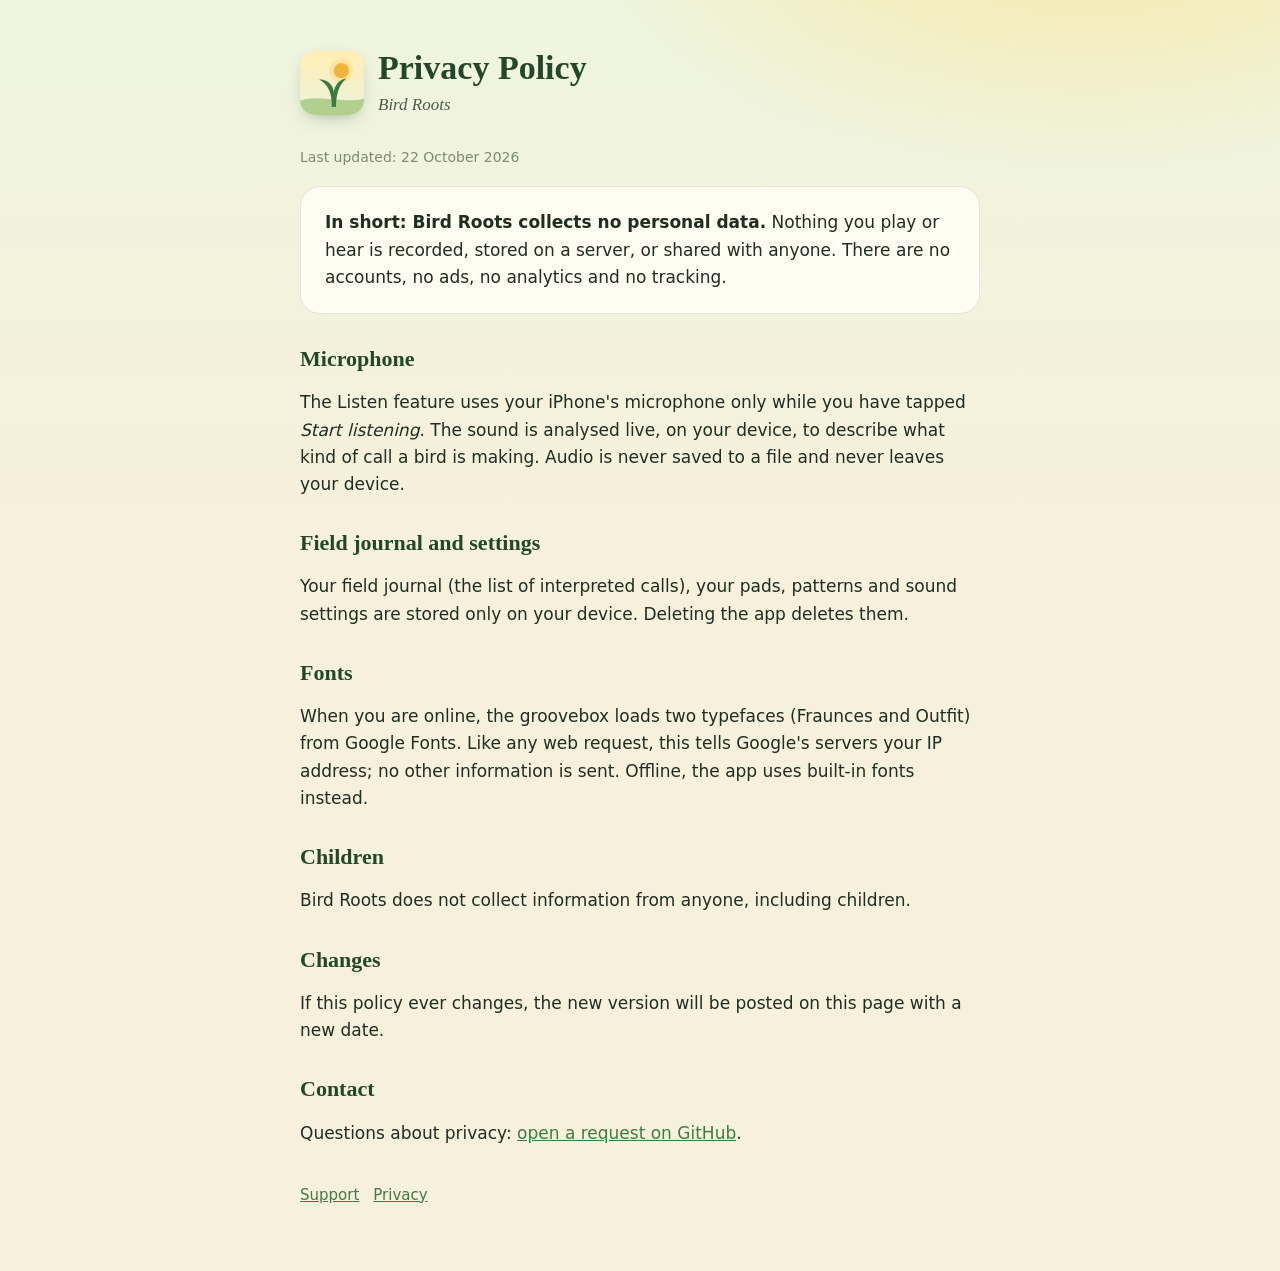
==== privacy.html @ 41c96bc5 "Bird Roots support and privacy pages" ====
<!doctype html>
<html lang="en">
<head>
  <meta charset="utf-8">
  <meta name="viewport" content="width=device-width, initial-scale=1">
  <title>Bird Roots — Privacy Policy</title>
  <link rel="stylesheet" href="style.css">
</head>
<body>
<main>
  <header>
    <img src="icon.png" alt="">
    <div>
      <h1>Privacy Policy</h1>
      <p class="sub">Bird Roots</p>
    </div>
  </header>

  <p class="updated">Last updated: 22 October 2026</p>

  <div class="card">
    <strong>In short: Bird Roots collects no personal data.</strong> Nothing you play or hear is recorded, stored on a server, or shared with anyone. There are no accounts, no ads, no analytics and no tracking.
  </div>

  <h2>Microphone</h2>
  <p>The Listen feature uses your iPhone's microphone only while you have tapped <em>Start listening</em>. The sound is analysed live, on your device, to describe what kind of call a bird is making. Audio is never saved to a file and never leaves your device.</p>

  <h2>Field journal and settings</h2>
  <p>Your field journal (the list of interpreted calls), your pads, patterns and sound settings are stored only on your device. Deleting the app deletes them.</p>

  <h2>Fonts</h2>
  <p>When you are online, the groovebox loads two typefaces (Fraunces and Outfit) from Google Fonts. Like any web request, this tells Google's servers your IP address; no other information is sent. Offline, the app uses built-in fonts instead.</p>

  <h2>Children</h2>
  <p>Bird Roots does not collect information from anyone, including children.</p>

  <h2>Changes</h2>
  <p>If this policy ever changes, the new version will be posted on this page with a new date.</p>

  <h2>Contact</h2>
  <p>Questions about privacy: <a href="https://github.com/mihaivasiu-cmyk/bird-roots/issues/new">open a request on GitHub</a>.</p>

  <nav><a href="./">Support</a><a href="privacy.html">Privacy</a></nav>
</main>
</body>
</html>
---- style.css ----
:root {
  --bg: #F6F0DC; --paper: #FFFCF2; --ink: #1F2E22; --ink-2: #4A5C4B; --muted: #7C8B76;
  --leaf: #3E7B45; --leaf-deep: #22472B; --sun: #F2B33D; --line: rgba(46, 78, 46, .13);
}
* { box-sizing: border-box; }
body {
  margin: 0; font: 17px/1.6 -apple-system, BlinkMacSystemFont, "Segoe UI", system-ui, sans-serif; color: var(--ink);
  background: radial-gradient(900px 500px at 85% -10%, rgba(255, 223, 130, .7), transparent 60%), linear-gradient(#EEF5DF, var(--bg) 40%);
  min-height: 100vh;
}
main { max-width: 720px; margin: 0 auto; padding: 48px 20px 64px; }
header { display: flex; align-items: center; gap: 14px; margin-bottom: 28px; }
header img { width: 64px; height: 64px; border-radius: 15px; box-shadow: 0 6px 18px -8px rgba(34, 71, 43, .5); }
h1, h2 { font-family: "New York", Georgia, serif; color: var(--leaf-deep); line-height: 1.2; }
h1 { font-size: 34px; margin: 0; }
h2 { font-size: 22px; margin: 32px 0 8px; }
.sub { margin: 2px 0 0; color: var(--ink-2); font-style: italic; font-family: Georgia, serif; }
.card { background: var(--paper); border: 1px solid var(--line); border-radius: 20px; padding: 22px 24px; margin: 18px 0; }
a { color: var(--leaf); }
nav { margin-top: 36px; font-size: 15px; color: var(--muted); }
nav a { margin-right: 14px; }
.updated { color: var(--muted); font-size: 14px; }
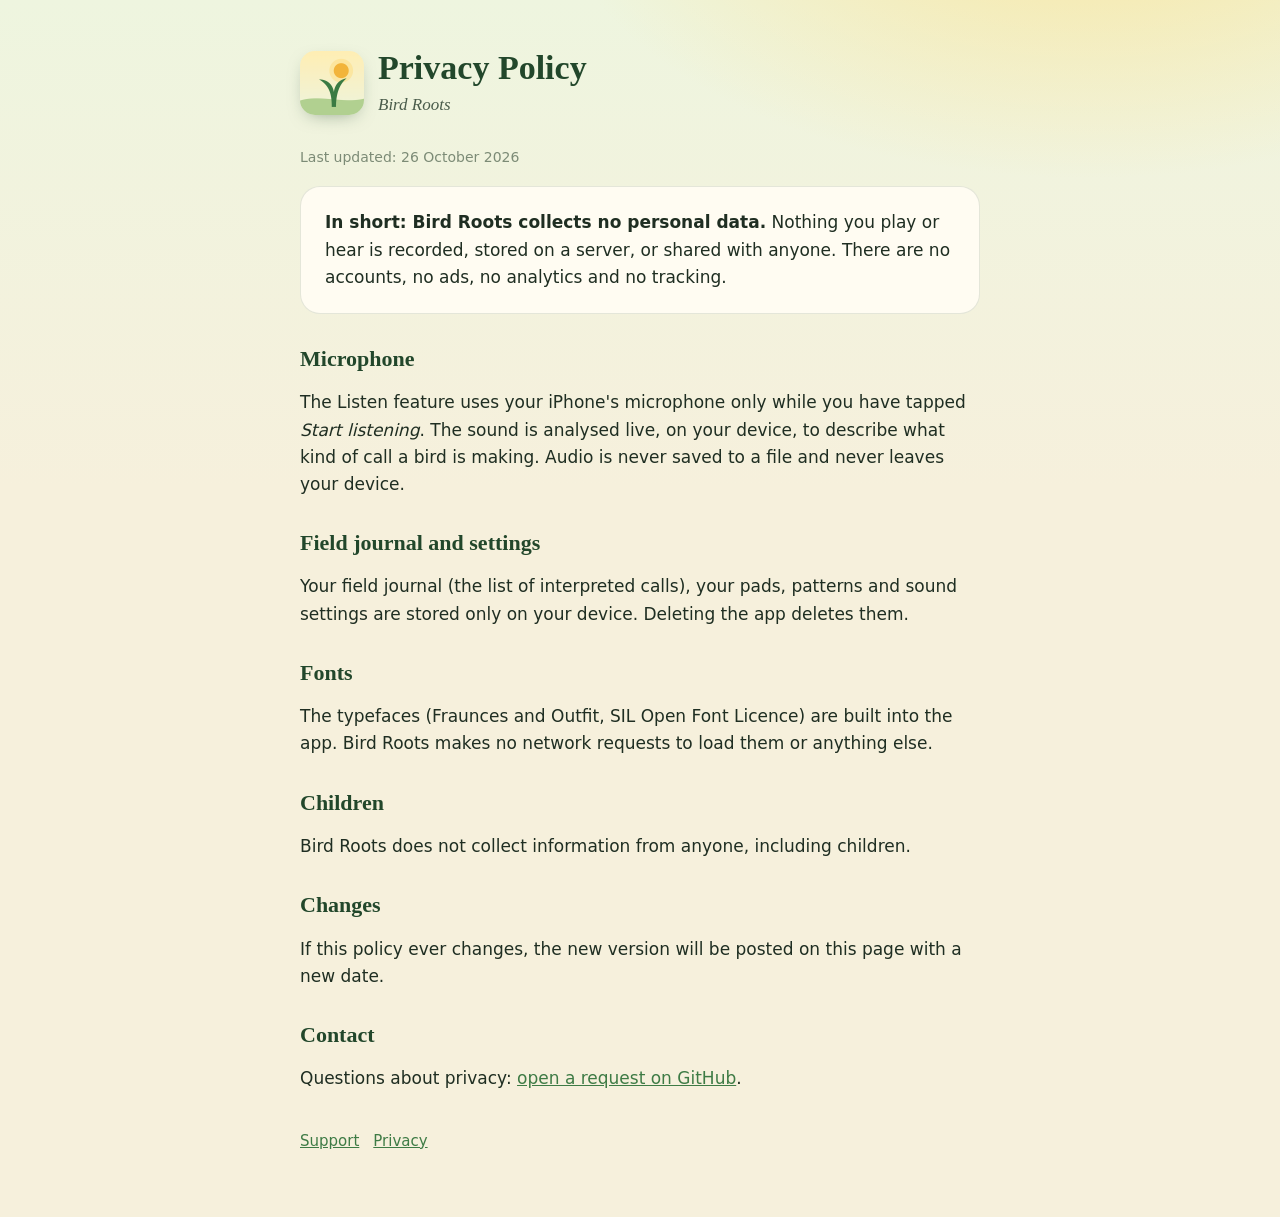
==== commit c62804e1: "Privacy policy: fonts are now bundled, no network requests Co-Authored-By: Claude Opus 5.5 <noreply@" ====
--- a/privacy.html
+++ b/privacy.html
@@ -16,7 +16,7 @@
     </div>
   </header>
 
-  <p class="updated">Last updated: 22 October 2026</p>
+  <p class="updated">Last updated: 26 October 2026</p>
 
   <div class="card">
     <strong>In short: Bird Roots collects no personal data.</strong> Nothing you play or hear is recorded, stored on a server, or shared with anyone. There are no accounts, no ads, no analytics and no tracking.
@@ -29,7 +29,7 @@
   <p>Your field journal (the list of interpreted calls), your pads, patterns and sound settings are stored only on your device. Deleting the app deletes them.</p>
 
   <h2>Fonts</h2>
-  <p>When you are online, the groovebox loads two typefaces (Fraunces and Outfit) from Google Fonts. Like any web request, this tells Google's servers your IP address; no other information is sent. Offline, the app uses built-in fonts instead.</p>
+  <p>The typefaces (Fraunces and Outfit, SIL Open Font Licence) are built into the app. Bird Roots makes no network requests to load them or anything else.</p>
 
   <h2>Children</h2>
   <p>Bird Roots does not collect information from anyone, including children.</p>
